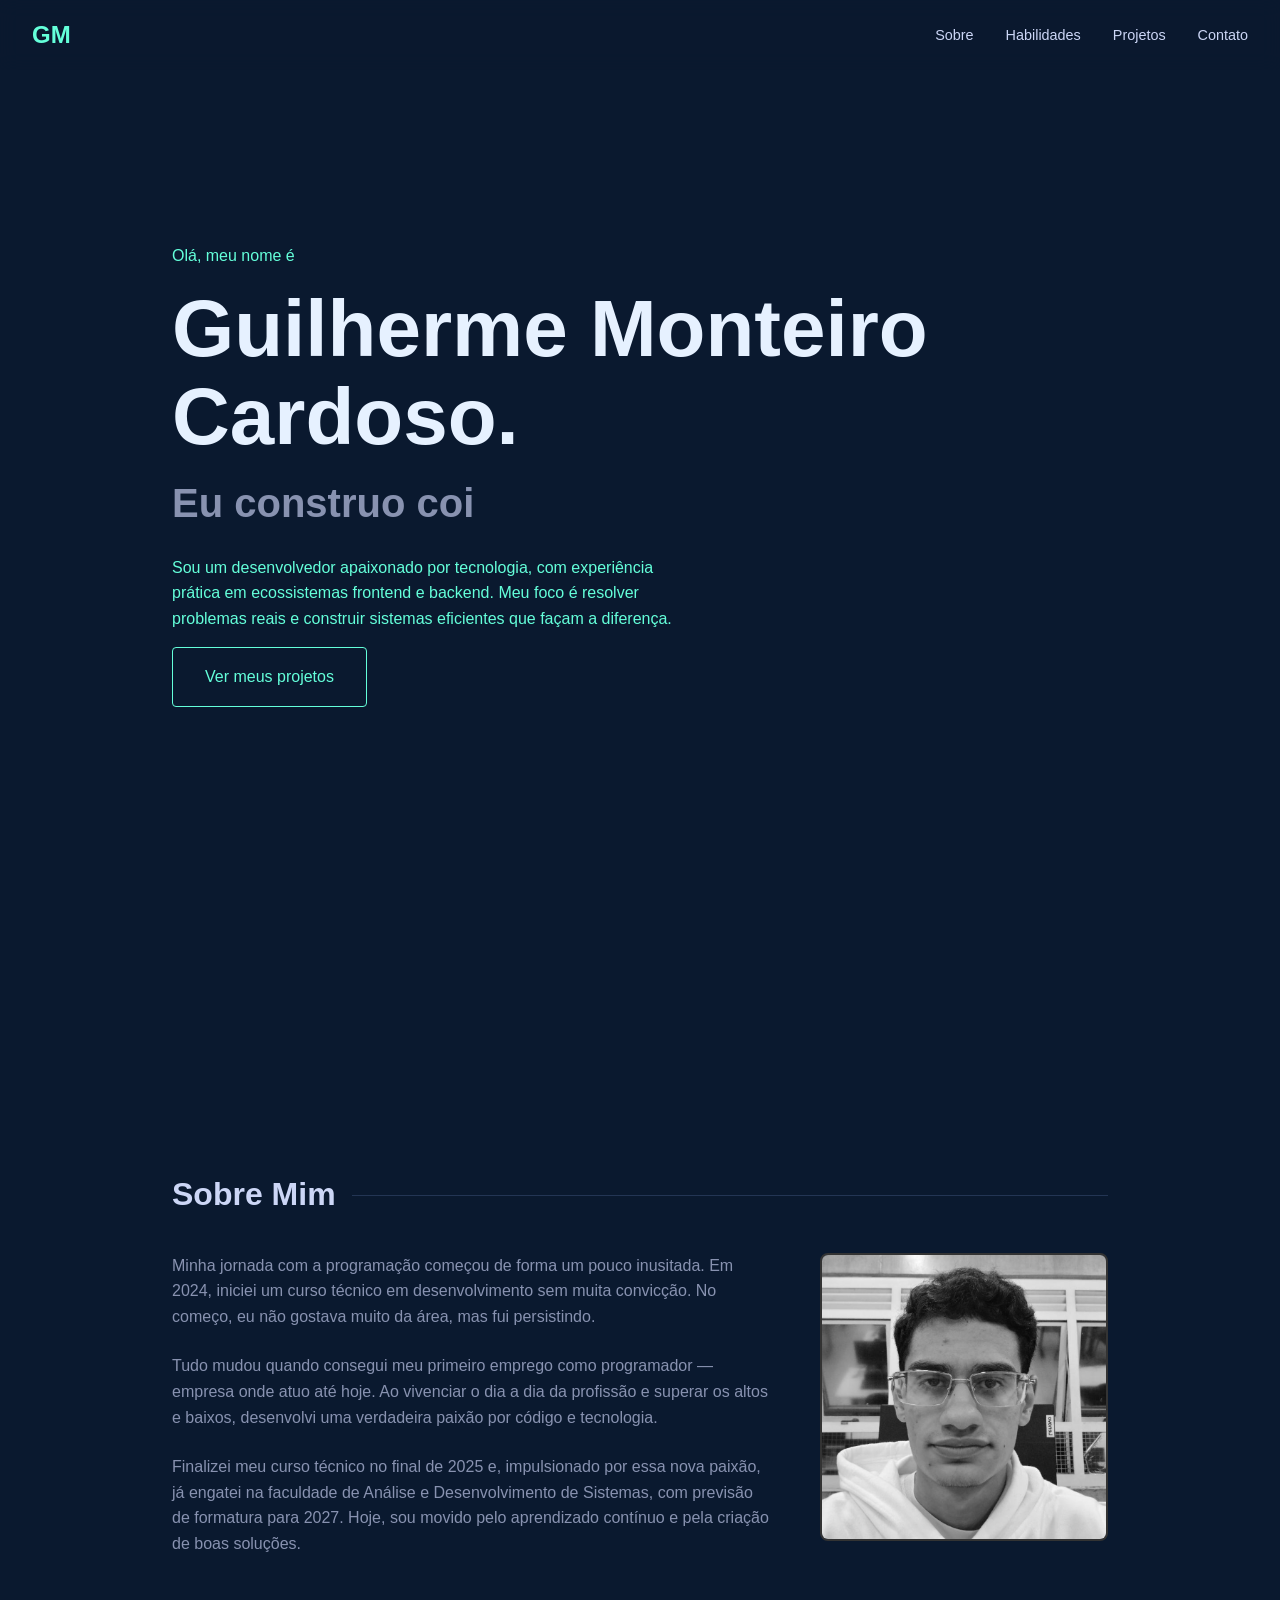
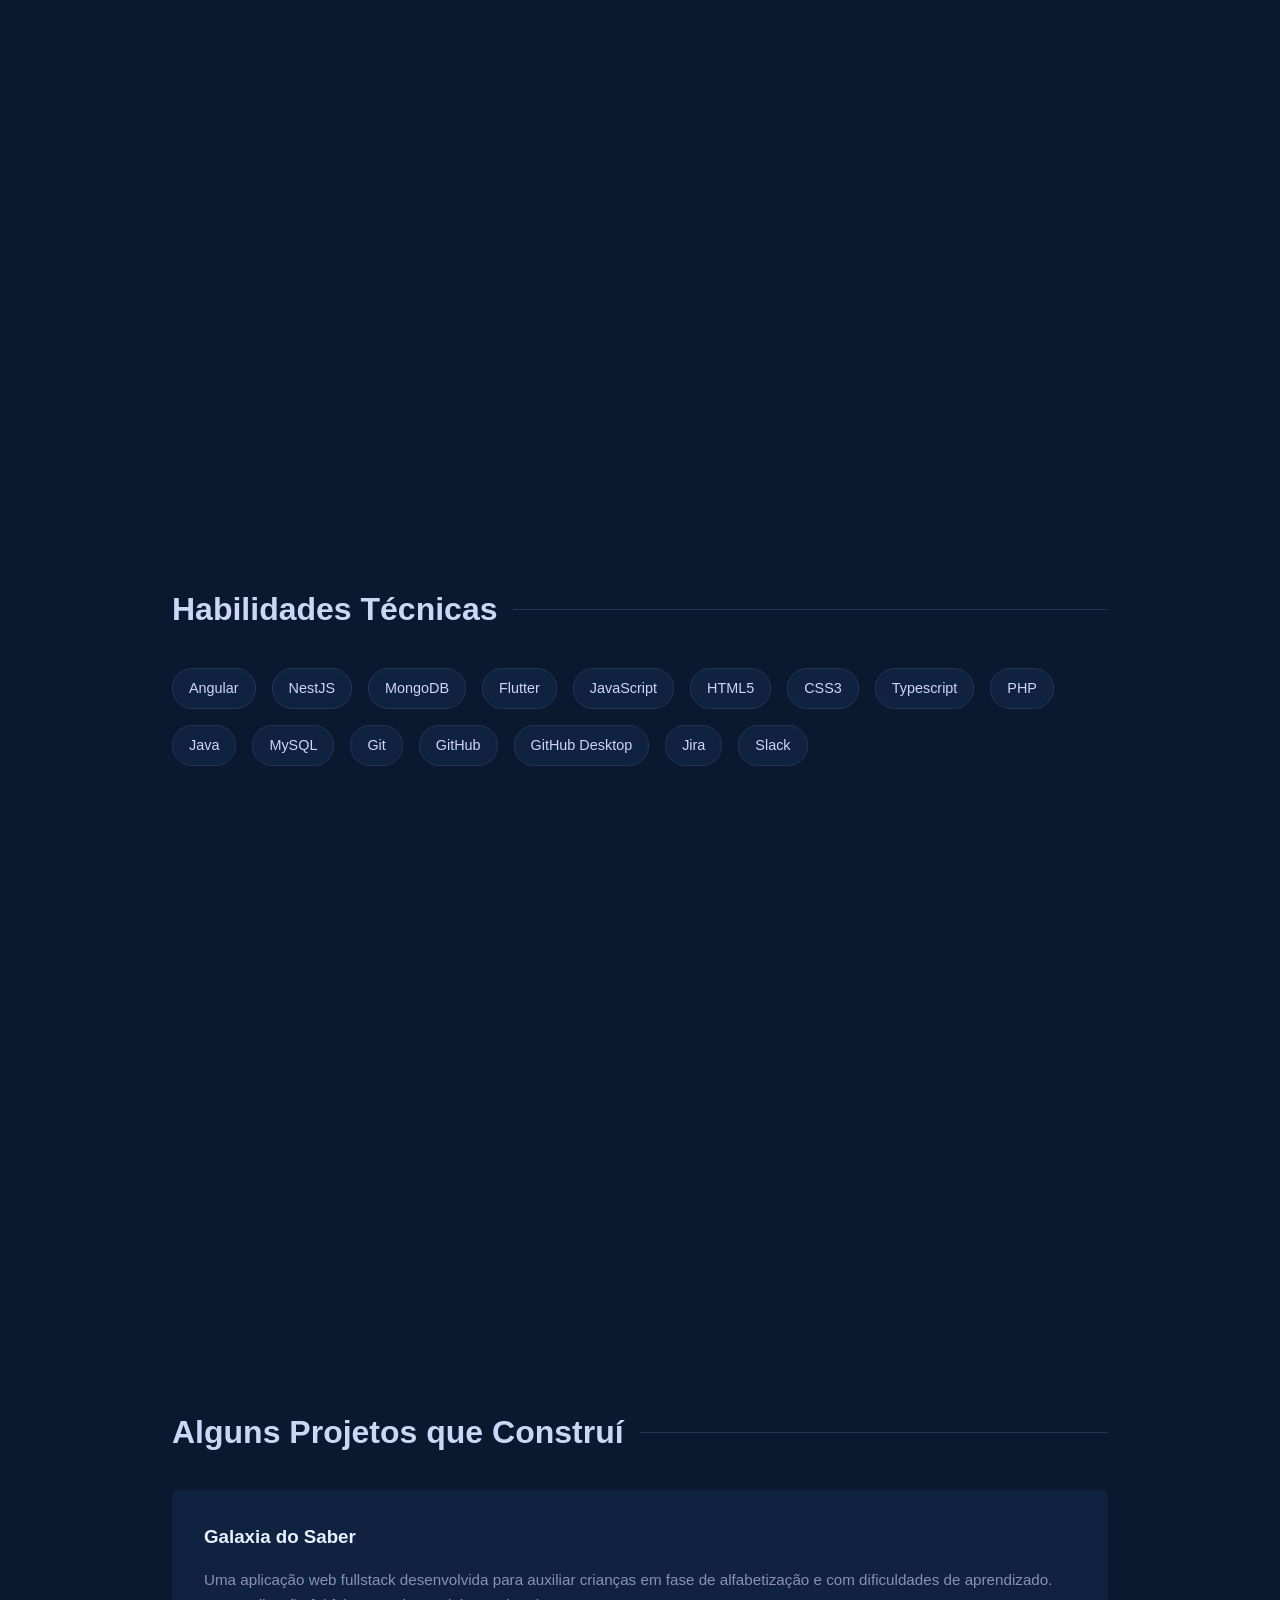
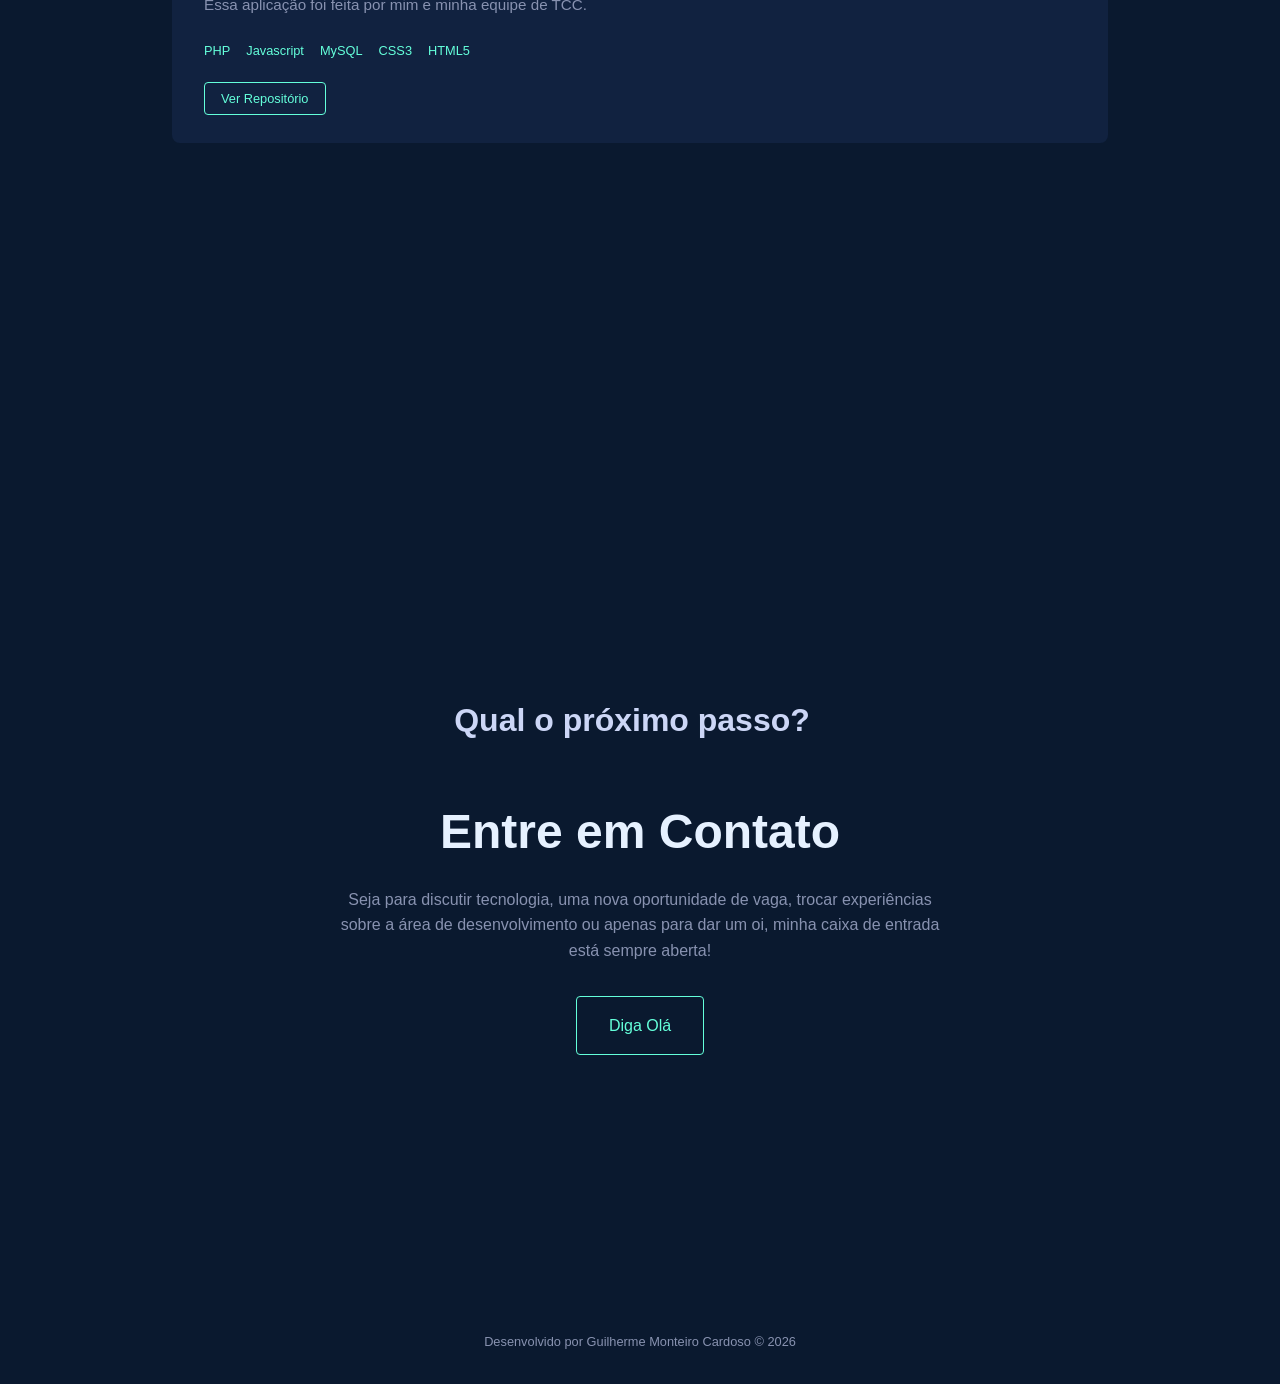
==== index.html @ aab2acf8 "att" ====
<!DOCTYPE html>
<html lang="pt-BR">

<head>
    <meta charset="UTF-8">
    <meta name="viewport" content="width=device-width, initial-scale=1.0">
    <title>Guilherme Cardoso | Desenvolvedor Web & Mobile</title>
    <link rel="stylesheet" href="style.css">
</head>

<body>

    <header>
        <a href="#inicio" class="logo">GM</a>
        <nav>
            <ul>
                <li><a href="#sobre">Sobre</a></li>
                <li><a href="#habilidades">Habilidades</a></li>
                <li><a href="#projetos">Projetos</a></li>
                <li><a href="#contato">Contato</a></li>
            </ul>
        </nav>
    </header>

    <main>
        <section id="inicio" class="hero">
            <p>Olá, meu nome é</p>
            <h1>Guilherme Monteiro Cardoso.</h1>
            <h3 id="efeito-maquina"></h3>
            <p class="hero-desc">Sou um desenvolvedor apaixonado por tecnologia, com experiência prática em ecossistemas
                frontend e backend. Meu foco é resolver problemas reais e construir sistemas eficientes que façam a
                diferença.</p>
            <a href="#projetos" class="btn">Ver meus projetos</a>
        </section>

        <section id="sobre">
            <h2>Sobre Mim</h2>
            <div class="sobre-conteudo">
                <div class="sobre-texto">
                    <p>Minha jornada com a programação começou de forma um pouco inusitada. Em 2024, iniciei um curso
                        técnico em desenvolvimento sem muita convicção. No começo, eu não gostava muito da área, mas fui
                        persistindo.</p>
                    <p>Tudo mudou quando consegui meu primeiro emprego como programador — empresa onde atuo até hoje. Ao
                        vivenciar o dia a dia da profissão e superar os altos e baixos, desenvolvi uma verdadeira paixão
                        por código e tecnologia.</p>
                    <p>Finalizei meu curso técnico no final de 2025 e, impulsionado por essa nova paixão, já engatei na
                        faculdade de Análise e Desenvolvimento de Sistemas, com previsão de formatura para 2027. Hoje,
                        sou movido pelo aprendizado contínuo e pela criação de boas soluções.</p>
                </div>

                <div class="sobre-foto-container">
                    <img src="gui.png" alt="Foto de Guilherme Cardoso" class="sobre-foto">
                </div>
            </div>
        </section>

        <section id="habilidades">
            <h2>Habilidades Técnicas</h2>
            <div class="habilidades-lista">
                <span class="habilidade-item">Angular</span>
                <span class="habilidade-item">NestJS</span>
                <span class="habilidade-item">MongoDB</span>
                <span class="habilidade-item">Flutter</span>
                <span class="habilidade-item">JavaScript</span>
                <span class="habilidade-item">HTML5</span>
                <span class="habilidade-item">CSS3</span>
                <span class="habilidade-item">Typescript</span>
                <span class="habilidade-item">PHP</span>
                <span class="habilidade-item">Java</span>
                <span class="habilidade-item">MySQL</span>
                <span class="habilidade-item">Git</span>
                <span class="habilidade-item">GitHub</span>
                <span class="habilidade-item">GitHub Desktop</span>
                <span class="habilidade-item">Jira</span>
                <span class="habilidade-item">Slack</span>
            </div>
        </section>

        <section id="projetos">
            <h2>Alguns Projetos que Construí</h2>
            <div class="grid-projetos">
                <div class="card-projeto">
                    <h3>Galaxia do Saber</h3>
                    <p>Uma aplicação web fullstack desenvolvida para auxiliar crianças em
                        fase de alfabetização e com
                        dificuldades de aprendizado. Essa aplicação foi feita por mim e minha equipe de TCC.</p>
                    <div class="tags">
                        <span>PHP</span>
                        <span>Javascript</span>
                        <span>MySQL</span>
                        <span>CSS3</span>
                        <span>HTML5</span>
                    </div>
                    <a href="https://github.com/gui07777/galaxia-do-saber" target="_blank" class="btn"
                        style="padding: 0.5rem 1rem; font-size: 0.8rem; ">Ver Repositório</a>
                </div>

                <!-- <div class="card-projeto">
                    <h3>App Mobile Multiplataforma</h3>
                    <p>Aplicativo desenvolvido para Android e iOS focado em performance nativa e experiência fluida para
                        o
                        usuário final.</p>
                    <div class="tags">
                        <span>Flutter</span>
                        <span>Dart</span>
                        <span>Firebase</span>
                    </div>
                    <a href="#" class="btn" style="padding: 0.5rem 1rem; font-size: 0.8rem;">Ver Repositório</a>
                </div> -->
            </div>
        </section>

        <section id="contato" class="contato">
            <h2>Qual o próximo passo?</h2>
            <h1 style="font-size: 3rem; color: #e6f1ff; margin: 1rem 0;">Entre em Contato</h1>
            <p>Seja para discutir tecnologia, uma nova oportunidade de vaga, trocar experiências sobre a área de
                desenvolvimento ou apenas para dar um oi, minha caixa de entrada está sempre aberta!</p>
            <a href="https://www.linkedin.com/in/guilherme-monteiro-cardoso-developer" class="btn" target="_blank">Diga
                Olá</a>
        </section>
    </main>

    <footer>
        <p>Desenvolvido por Guilherme Monteiro Cardoso &copy; 2026</p>
    </footer>

    <script src="script.js"></script>
</body>

</html>
---- style.css ----
:root {
    --bg-color: #0a192f;
    --text-color: #ccd6f6;
    --accent-color: #64ffda;
    --card-bg: #112240;
    --font-main: 'Segoe UI', Tahoma, Geneva, Verdana, sans-serif;
}

* {
    margin: 0;
    padding: 0;
    box-sizing: border-box;
}

html {
    scroll-behavior: smooth;
}

body {
    background-color: var(--bg-color);
    color: var(--text-color);
    font-family: var(--font-main);
    line-height: 1.6;
}

header {
    position: fixed;
    top: 0;
    width: 100%;
    background: rgba(10, 25, 47, 0.9);
    backdrop-filter: blur(10px);
    padding: 1rem 2rem;
    z-index: 100;
    display: flex;
    justify-content: space-between;
    align-items: center;
}

.logo {
    color: var(--accent-color);
    font-size: 1.5rem;
    font-weight: bold;
    text-decoration: none;
}

nav ul {
    display: flex;
    list-style: none;
    gap: 2rem;
}

nav a {
    color: var(--text-color);
    text-decoration: none;
    font-size: 0.9rem;
    transition: color 0.3s;
}

nav a:hover {
    color: var(--accent-color);
}

section {
    padding: 100px 2rem 50px;
    max-width: 1000px;
    margin: 0 auto;
    min-height: 100vh;
    display: flex;
    flex-direction: column;
    justify-content: center;
}

h2 {
    font-size: 2rem;
    margin-bottom: 2rem;
    color: var(--text-color);
    display: flex;
    align-items: center;
}

h2::after {
    content: "";
    height: 1px;
    background-color: #233554;
    flex-grow: 1;
    margin-left: 1rem;
}

.hero {
    align-items: flex-start;
}

.hero p {
    color: var(--accent-color);
    margin-bottom: 1rem;
}

.hero h1 {
    font-size: clamp(40px, 8vw, 80px);
    color: #e6f1ff;
    line-height: 1.1;
}

.hero h3 {
    font-size: clamp(20px, 4vw, 40px);
    color: #8892b0;
    margin-top: 10px;
    margin-bottom: 20px;
}

.hero-desc {
    max-width: 500px;
    color: #8892b0;
    margin-bottom: 2rem;
}

.btn {
    padding: 1rem 2rem;
    background: transparent;
    color: var(--accent-color);
    border: 1px solid var(--accent-color);
    border-radius: 4px;
    text-decoration: none;
    font-size: 1rem;
    transition: all 0.3s ease;
    cursor: pointer;
}

.btn:hover {
    background: rgba(100, 255, 218, 0.1);
}

.grid-projetos {
    display: grid;
    grid-template-columns: repeat(auto-fit, minmax(300px, 1fr));
    gap: 2rem;
}

.card-projeto {
    background-color: var(--card-bg);
    padding: 2rem;
    border-radius: 8px;
    transition: transform 0.3s ease;
}

.card-projeto:hover {
    transform: translateY(-10px);
}

.card-projeto h3 {
    color: #e6f1ff;
    margin-bottom: 1rem;
}

.card-projeto p {
    color: #8892b0;
    margin-bottom: 1.5rem;
    font-size: 0.95rem;
}

.tags {
    display: flex;
    gap: 1rem;
    font-size: 0.8rem;
    color: var(--accent-color);
    margin-bottom: 1.5rem;
}

.habilidades-lista {
    display: flex;
    flex-wrap: wrap;
    gap: 1rem;
}

.habilidade-item {
    background-color: var(--card-bg);
    padding: 0.5rem 1rem;
    border-radius: 20px;
    font-size: 0.9rem;
    border: 1px solid #233554;
}

.contato {
    text-align: center;
    align-items: center;
}

.contato p {
    max-width: 600px;
    margin-bottom: 2rem;
    color: #8892b0;
}

footer {
    text-align: center;
    padding: 2rem;
    color: #8892b0;
    font-size: 0.8rem;
}

@media (max-width: 768px) {
    nav ul {
        display: none;
    }
}

#sobre {
    display: flex;
    flex-direction: column;
}

.sobre-conteudo {
    display: flex;
    gap: 3rem;
    align-items: flex-start;
}

.sobre-texto {
    flex: 3;
    color: #8892b0;
    max-width: 600px;
}

.sobre-texto p {
    margin-bottom: 1.5rem;
}

.sobre-foto-container {
    flex: 1;
    position: relative;
    max-width: 300px;
}

.sobre-foto {
    width: 100%;
    height: auto;
    border-radius: 8px;
    filter: grayscale(100%);
    transition: all 0.3s ease;
    border: 2px solid #233554;
}

.sobre-foto:hover {
    filter: grayscale(0%);
    transform: translate(-5px, -5px);
}

@media (max-width: 768px) {
    .sobre-conteudo {
        flex-direction: column-reverse;
        align-items: center;
        text-align: center;
        gap: 2rem;
    }

    .sobre-foto-container {
        max-width: 200px;
    }
}
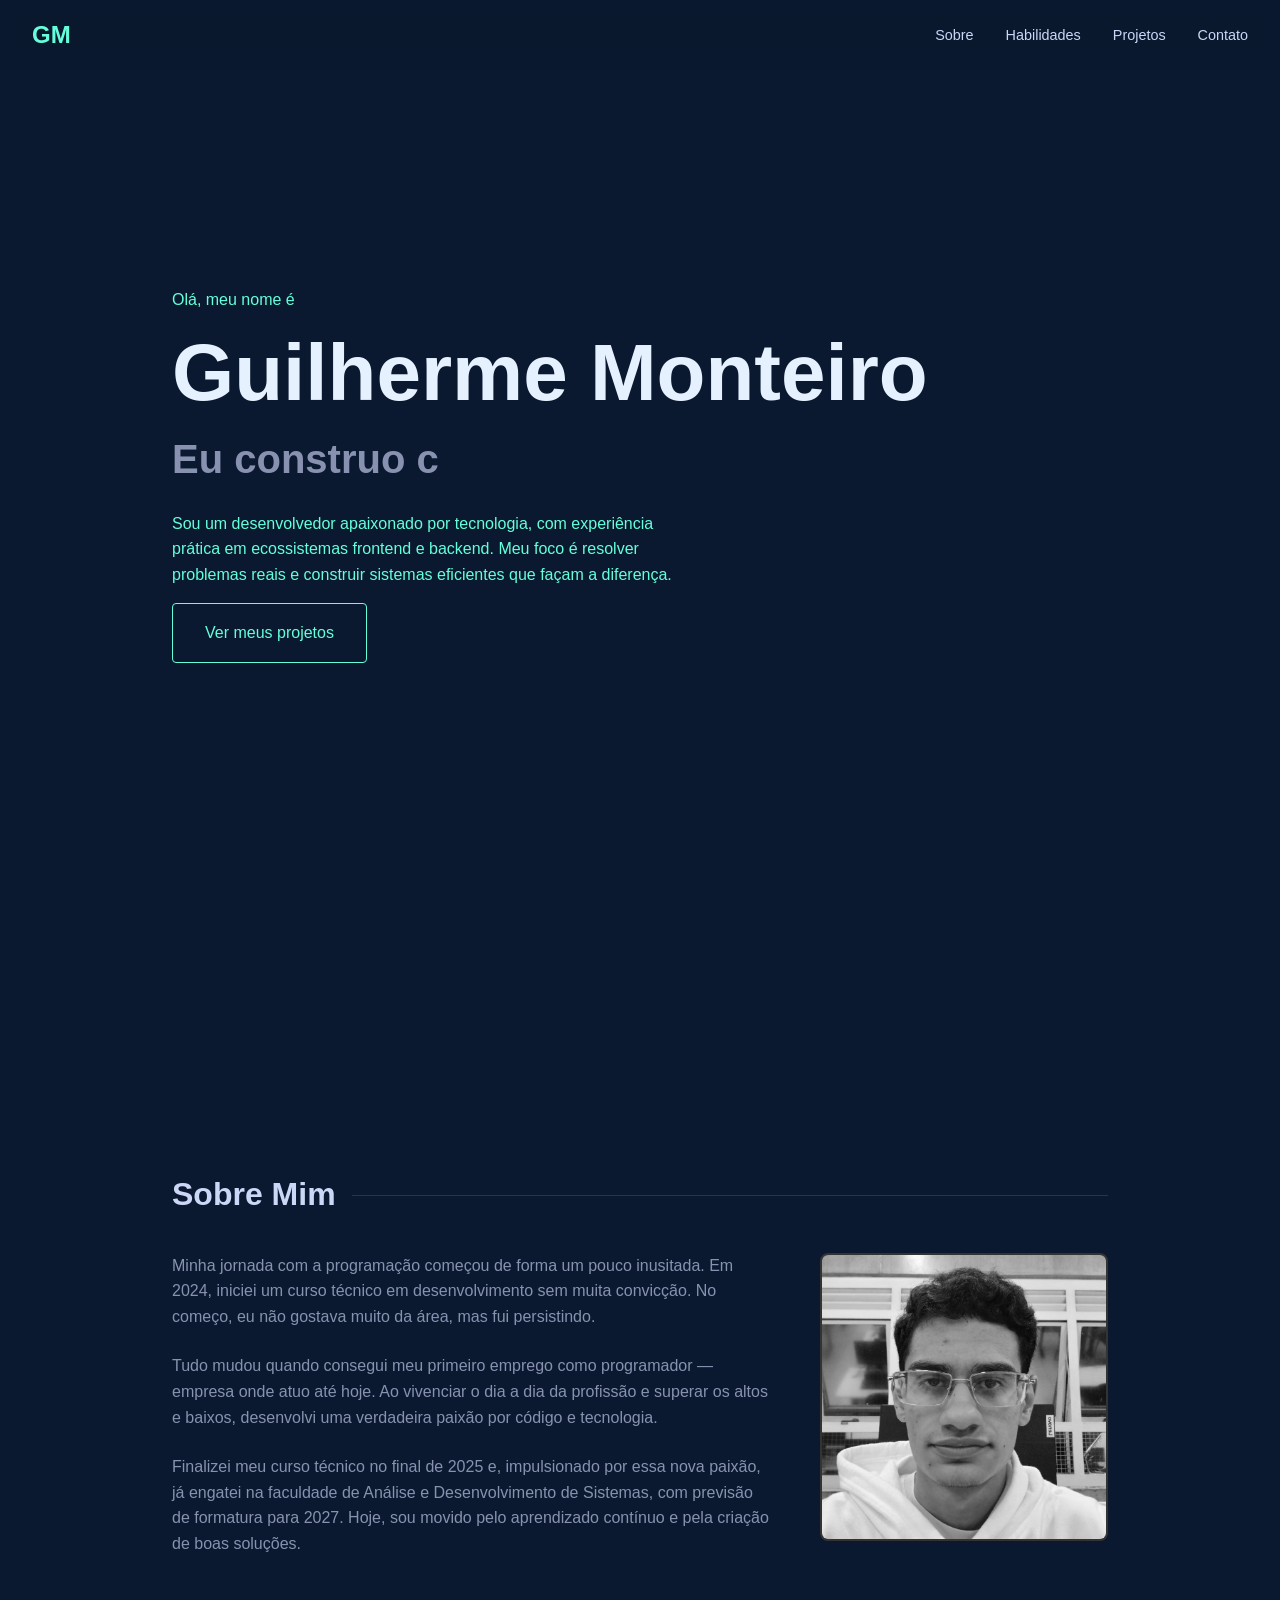
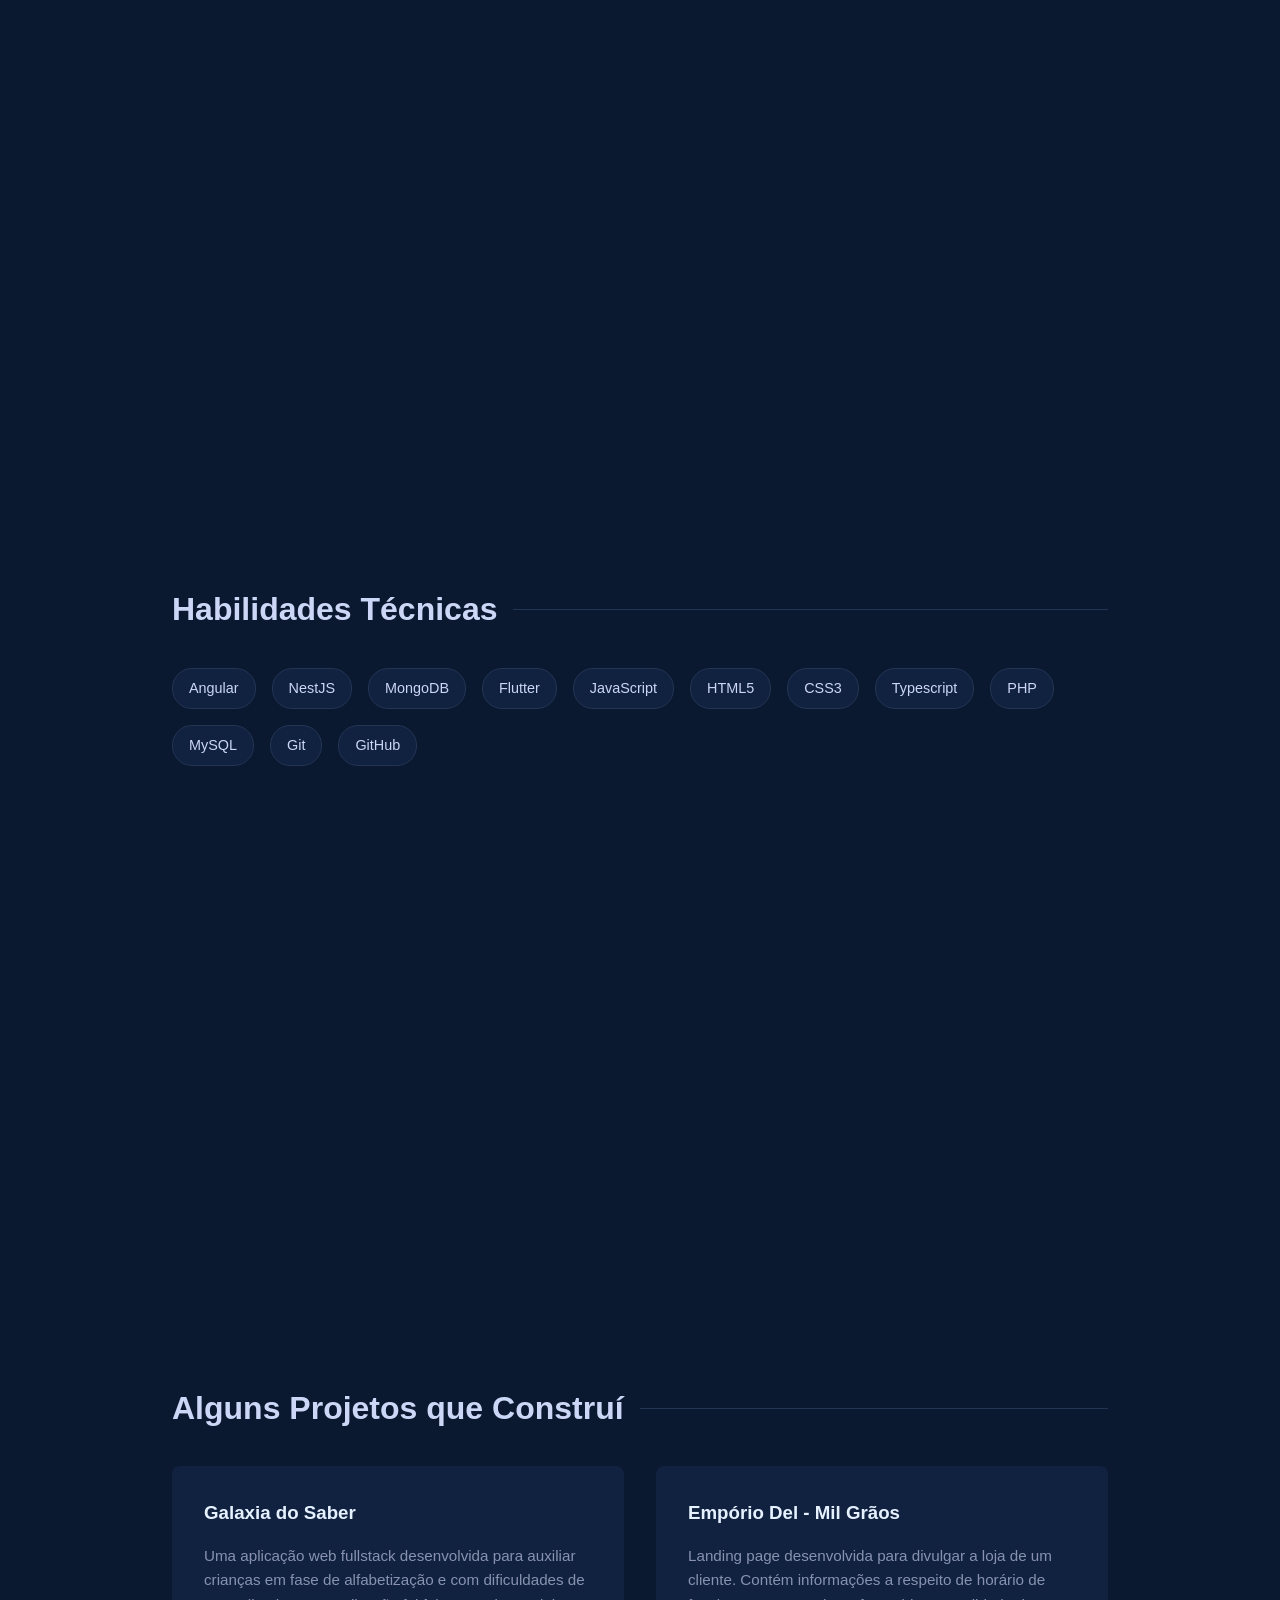
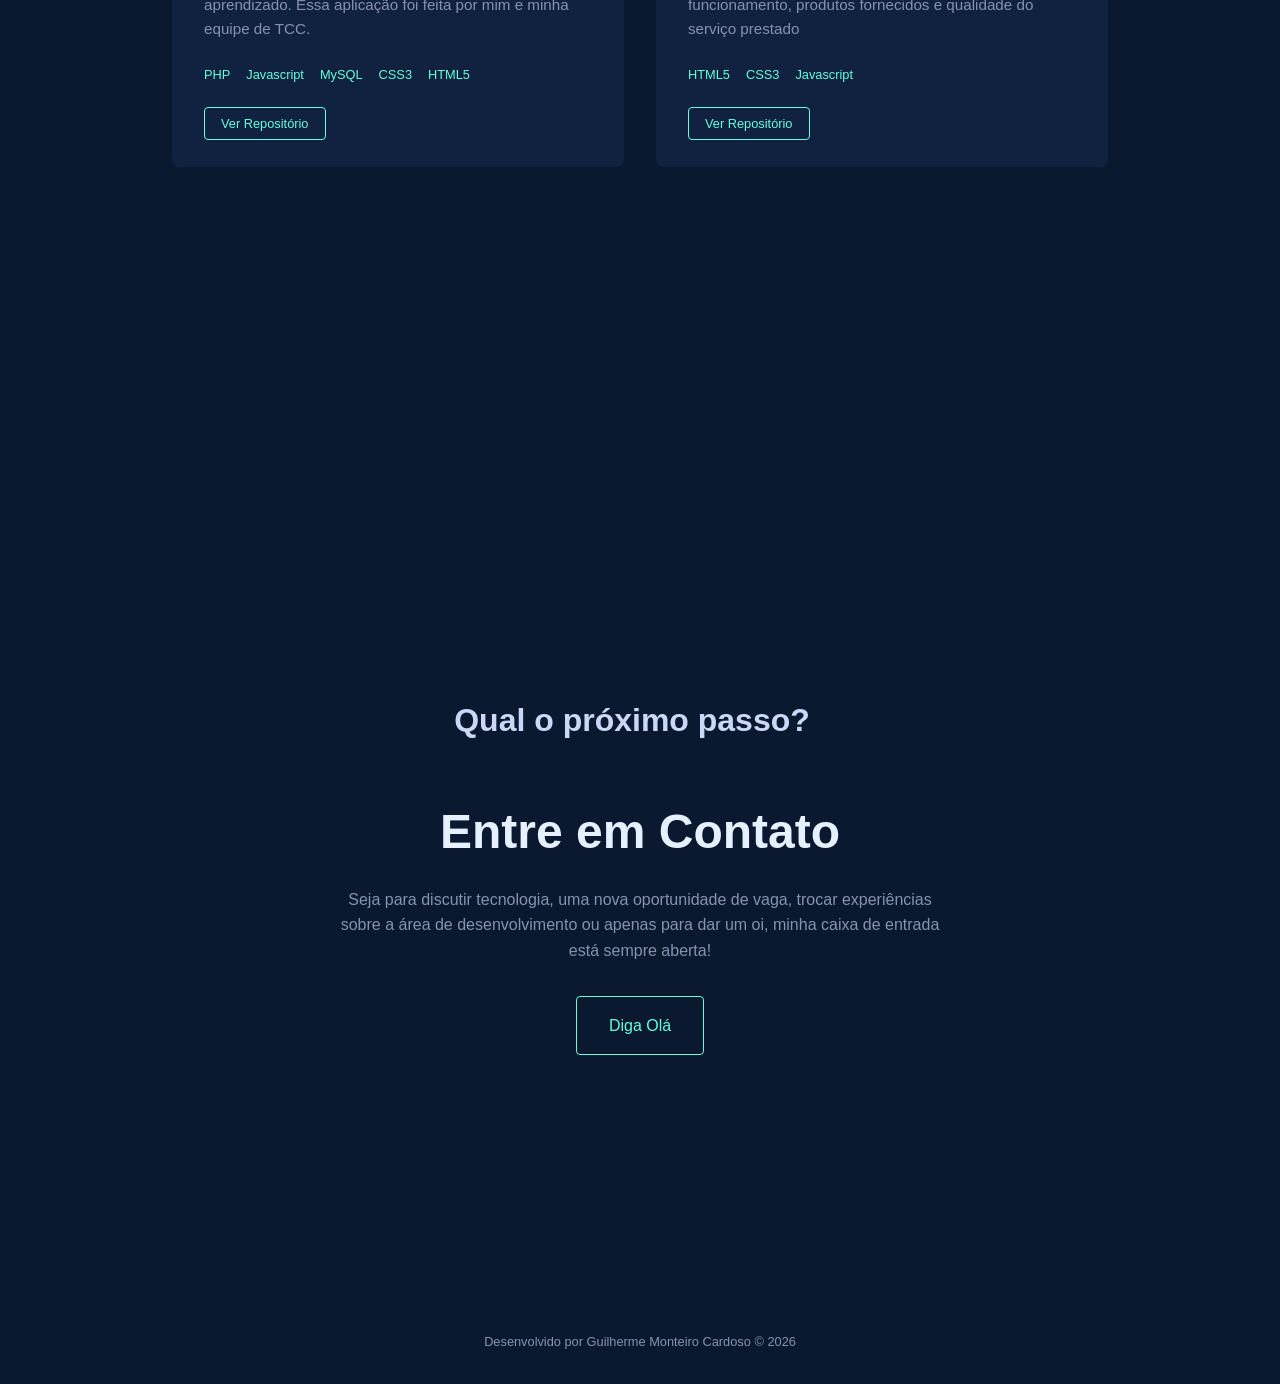
==== commit 04df9f89: "update" ====
--- a/index.html
+++ b/index.html
@@ -25,7 +25,7 @@
     <main>
         <section id="inicio" class="hero">
             <p>Olá, meu nome é</p>
-            <h1>Guilherme Monteiro Cardoso.</h1>
+            <h1>Guilherme Monteiro</h1>
             <h3 id="efeito-maquina"></h3>
             <p class="hero-desc">Sou um desenvolvedor apaixonado por tecnologia, com experiência prática em ecossistemas
                 frontend e backend. Meu foco é resolver problemas reais e construir sistemas eficientes que façam a
@@ -66,13 +66,9 @@
                 <span class="habilidade-item">CSS3</span>
                 <span class="habilidade-item">Typescript</span>
                 <span class="habilidade-item">PHP</span>
-                <span class="habilidade-item">Java</span>
                 <span class="habilidade-item">MySQL</span>
                 <span class="habilidade-item">Git</span>
                 <span class="habilidade-item">GitHub</span>
-                <span class="habilidade-item">GitHub Desktop</span>
-                <span class="habilidade-item">Jira</span>
-                <span class="habilidade-item">Slack</span>
             </div>
         </section>
 
@@ -95,18 +91,17 @@
                         style="padding: 0.5rem 1rem; font-size: 0.8rem; ">Ver Repositório</a>
                 </div>
 
-                <!-- <div class="card-projeto">
-                    <h3>App Mobile Multiplataforma</h3>
-                    <p>Aplicativo desenvolvido para Android e iOS focado em performance nativa e experiência fluida para
-                        o
-                        usuário final.</p>
+                <div class="card-projeto">
+                    <h3>Empório Del - Mil Grãos</h3>
+                    <p>Landing page desenvolvida para divulgar a loja de um cliente. Contém informações a respeito de
+                        horário de funcionamento, produtos fornecidos e qualidade do serviço prestado</p>
                     <div class="tags">
-                        <span>Flutter</span>
-                        <span>Dart</span>
-                        <span>Firebase</span>
+                        <span>HTML5</span>
+                        <span>CSS3</span>
+                        <span>Javascript</span>
                     </div>
-                    <a href="#" class="btn" style="padding: 0.5rem 1rem; font-size: 0.8rem;">Ver Repositório</a>
-                </div> -->
+                    <a href="https://github.com/gui07777/emporio-del-app" class="btn" style="padding: 0.5rem 1rem; font-size: 0.8rem;">Ver Repositório</a>
+                </div>
             </div>
         </section>
 
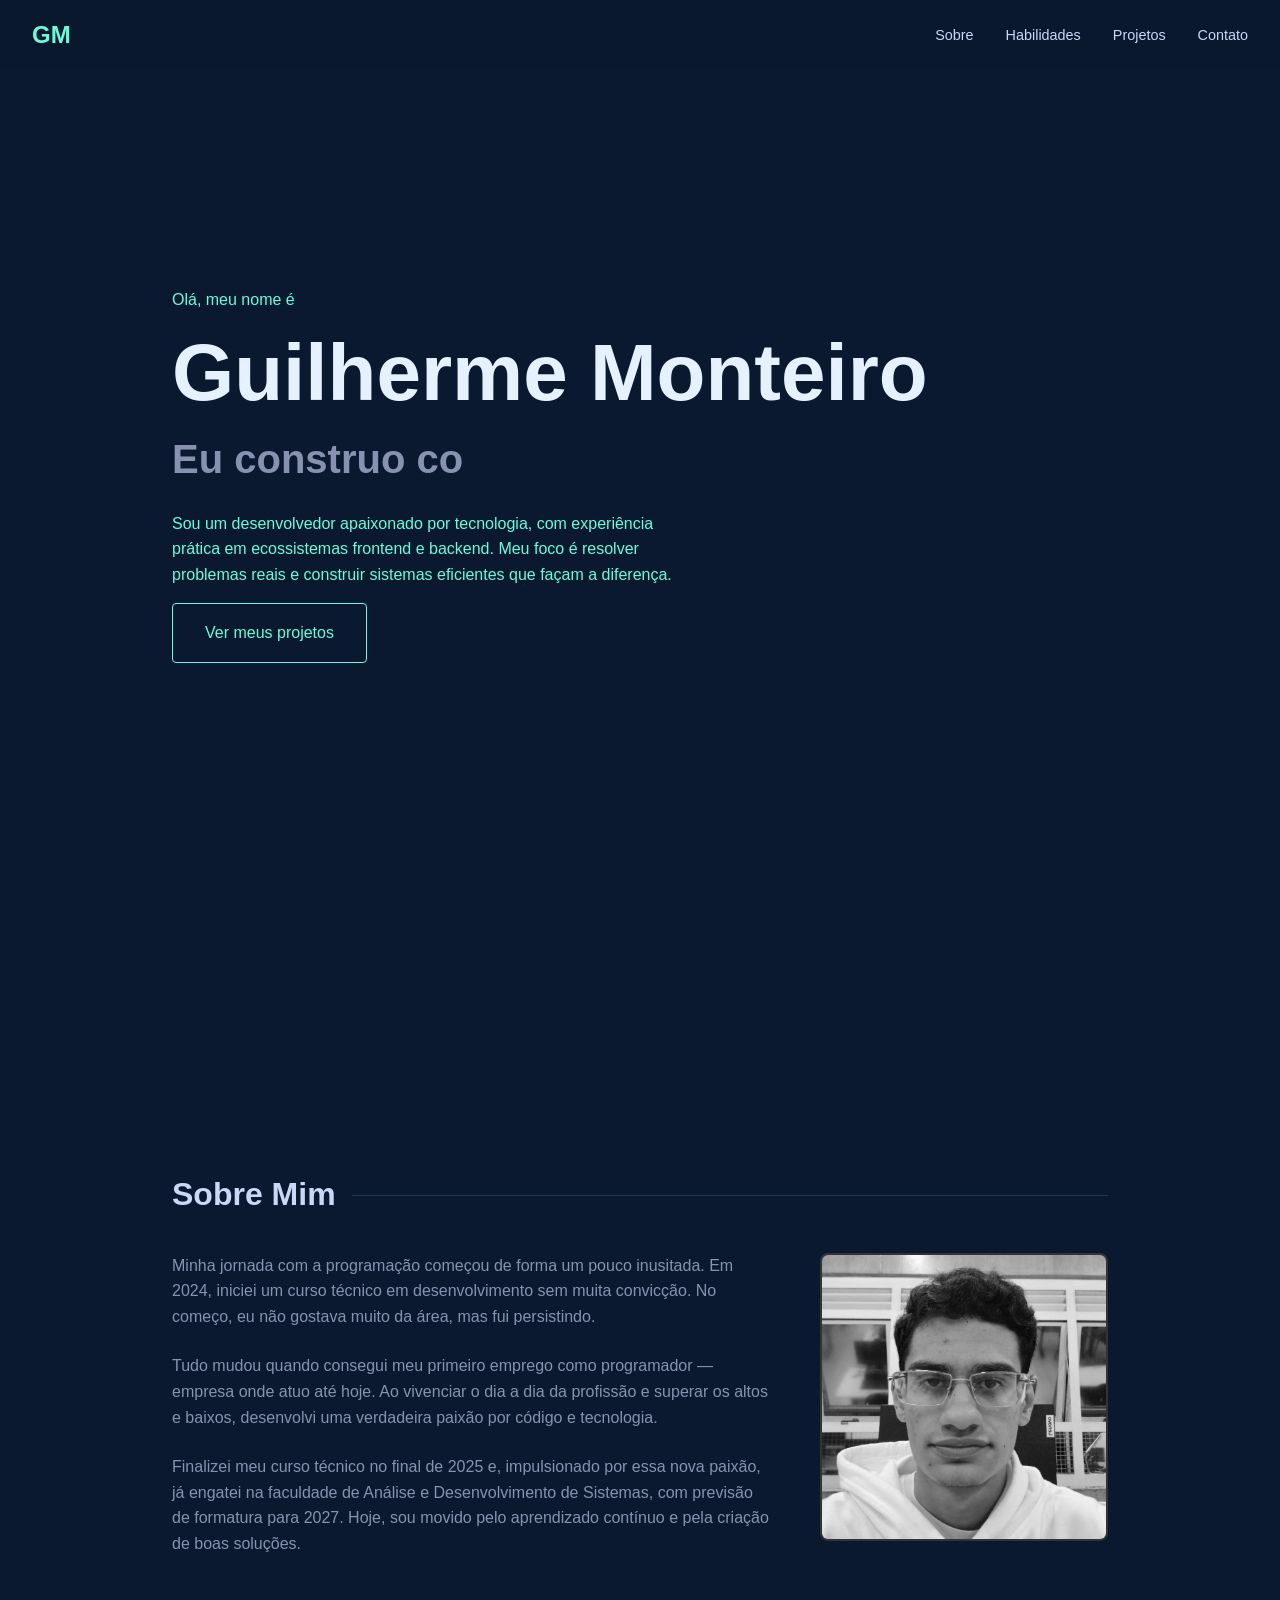
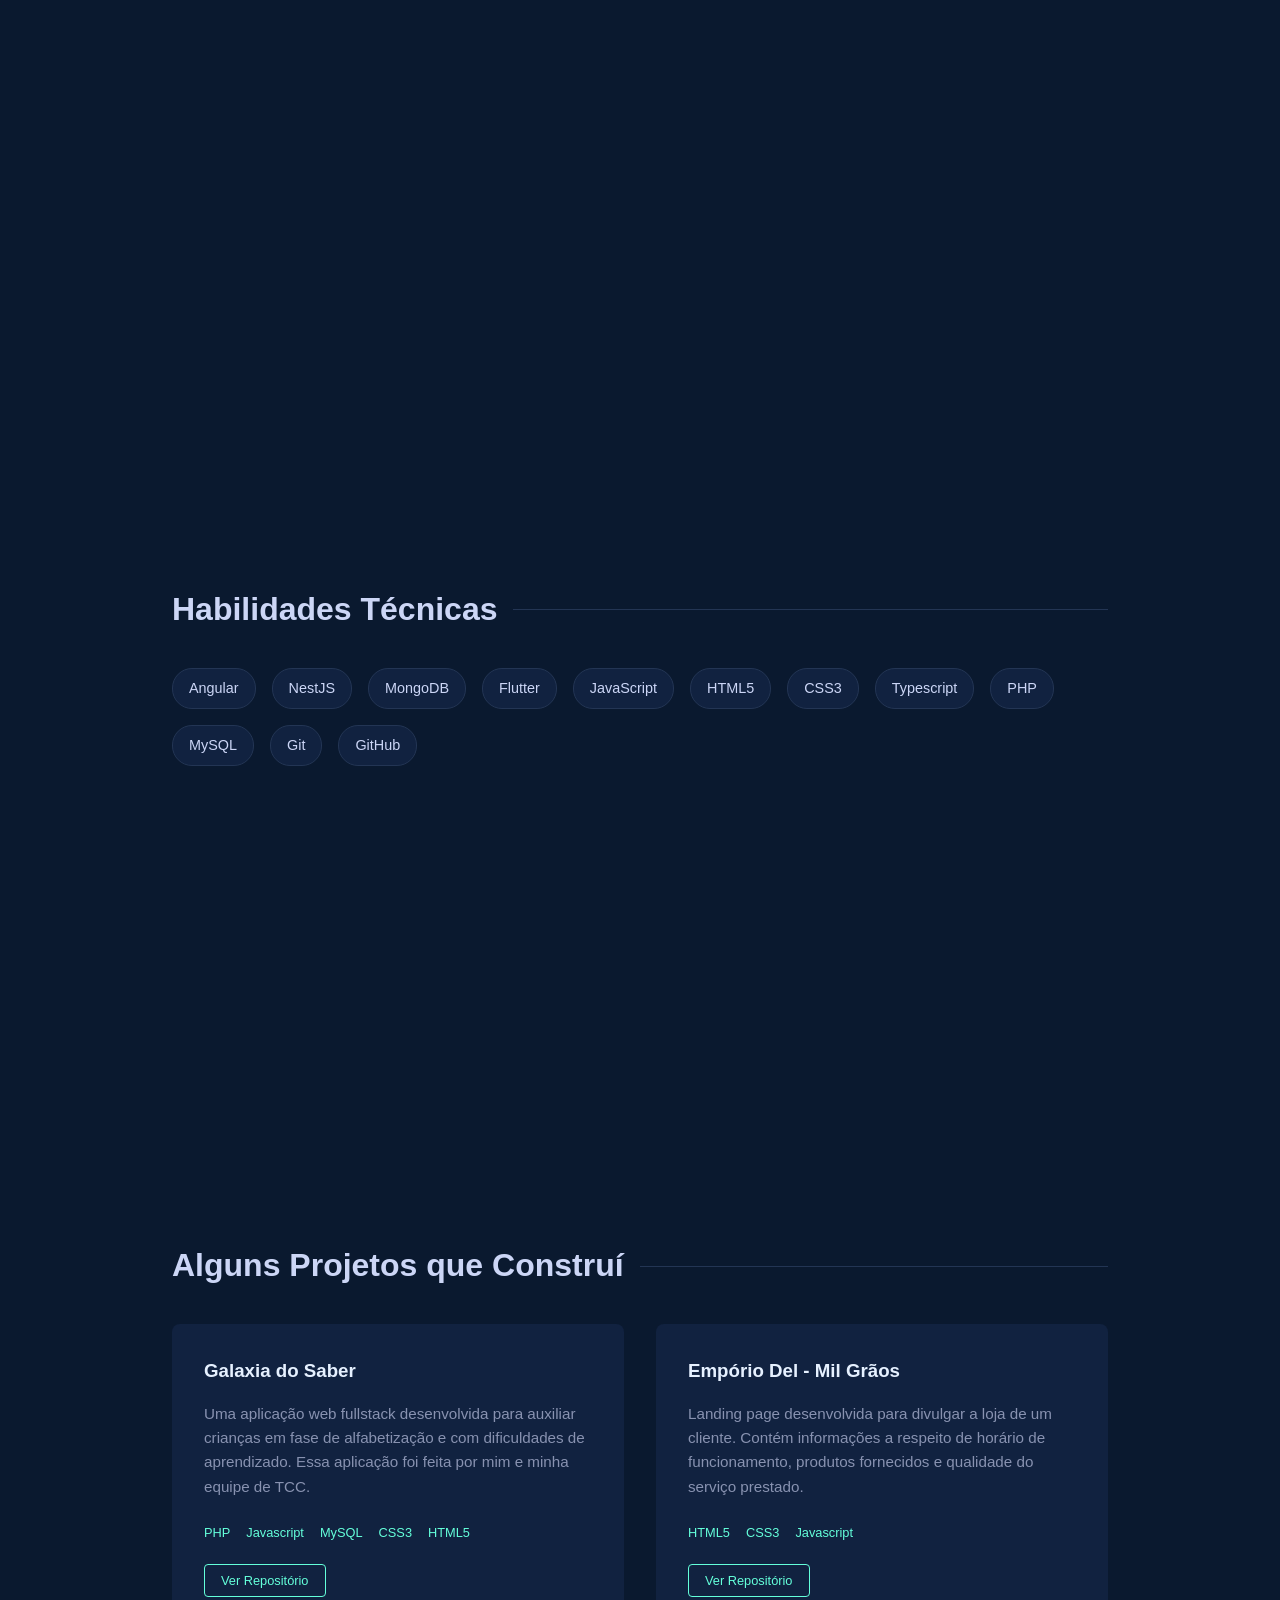
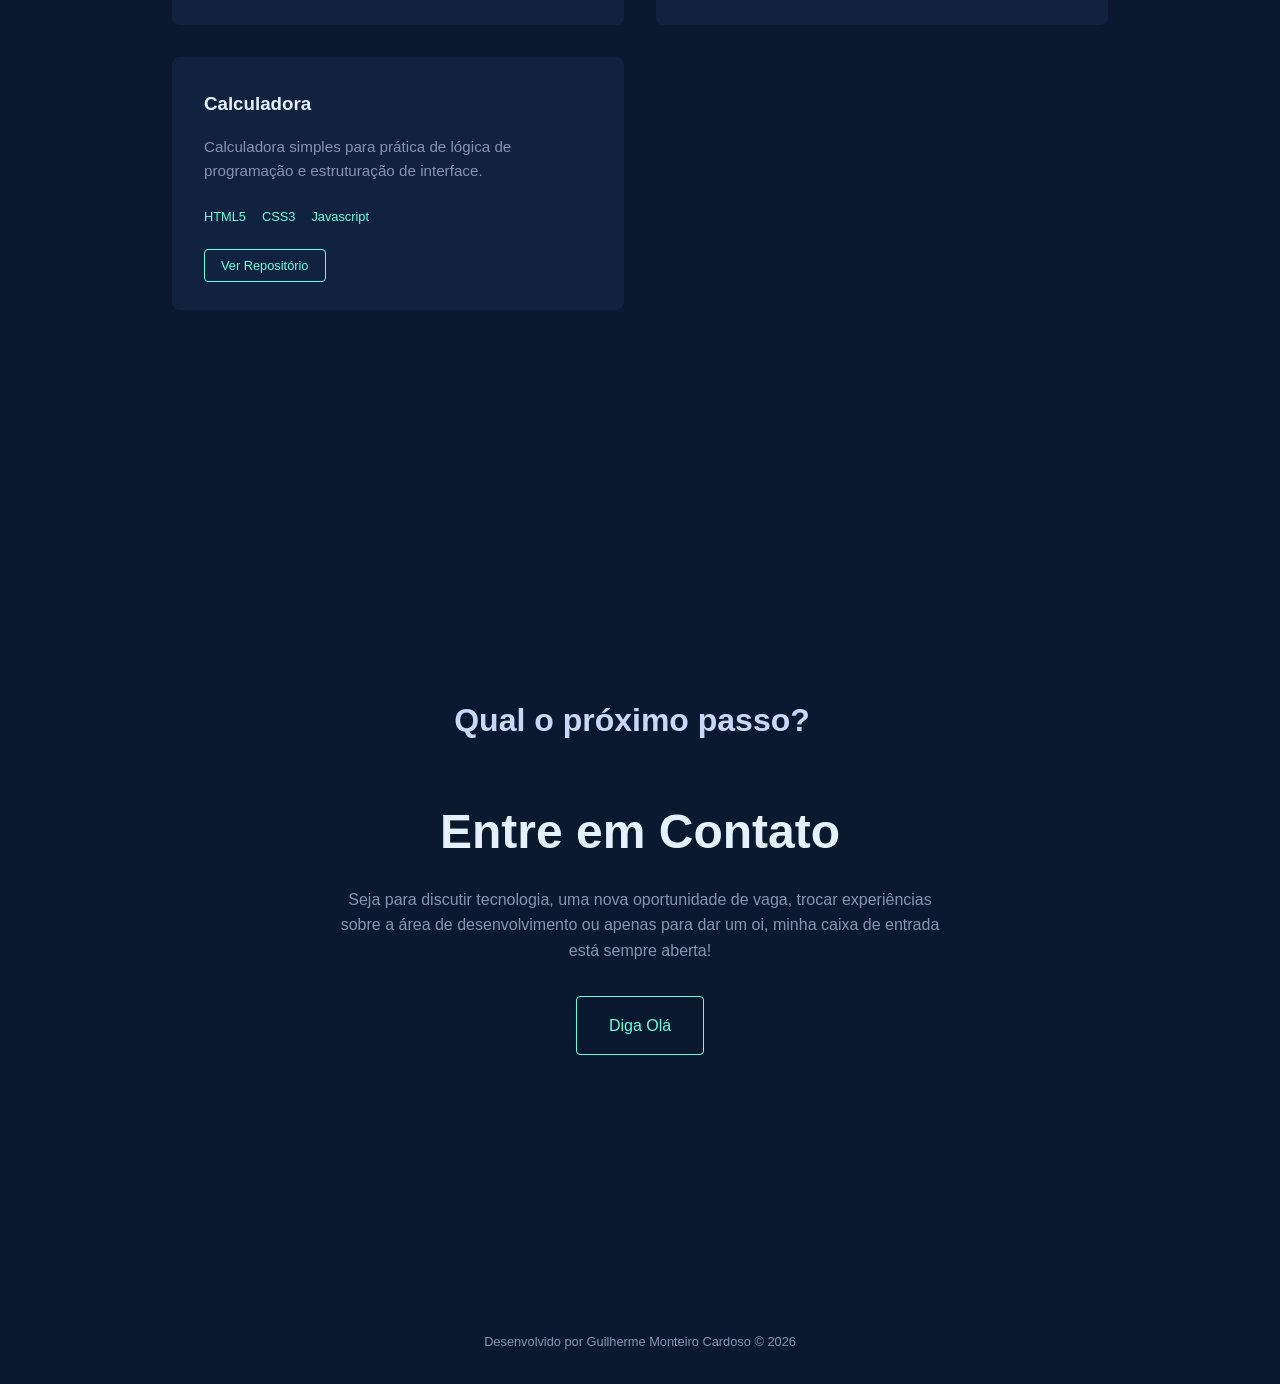
==== commit cdfa8a0c: "update" ====
--- a/index.html
+++ b/index.html
@@ -94,13 +94,24 @@
                 <div class="card-projeto">
                     <h3>Empório Del - Mil Grãos</h3>
                     <p>Landing page desenvolvida para divulgar a loja de um cliente. Contém informações a respeito de
-                        horário de funcionamento, produtos fornecidos e qualidade do serviço prestado</p>
+                        horário de funcionamento, produtos fornecidos e qualidade do serviço prestado.</p>
                     <div class="tags">
                         <span>HTML5</span>
                         <span>CSS3</span>
                         <span>Javascript</span>
                     </div>
                     <a href="https://github.com/gui07777/emporio-del-app" class="btn" style="padding: 0.5rem 1rem; font-size: 0.8rem;">Ver Repositório</a>
+                </div>
+
+                <div class="card-projeto">
+                    <h3>Calculadora</h3>
+                    <p>Calculadora simples para prática de lógica de programação e estruturação de interface.</p>
+                    <div class="tags">
+                        <span>HTML5</span>
+                        <span>CSS3</span>
+                        <span>Javascript</span>
+                    </div>
+                    <a href="https://github.com/gui07777/calculadora" class="btn" style="padding: 0.5rem 1rem; font-size: 0.8rem;">Ver Repositório</a>
                 </div>
             </div>
         </section>
